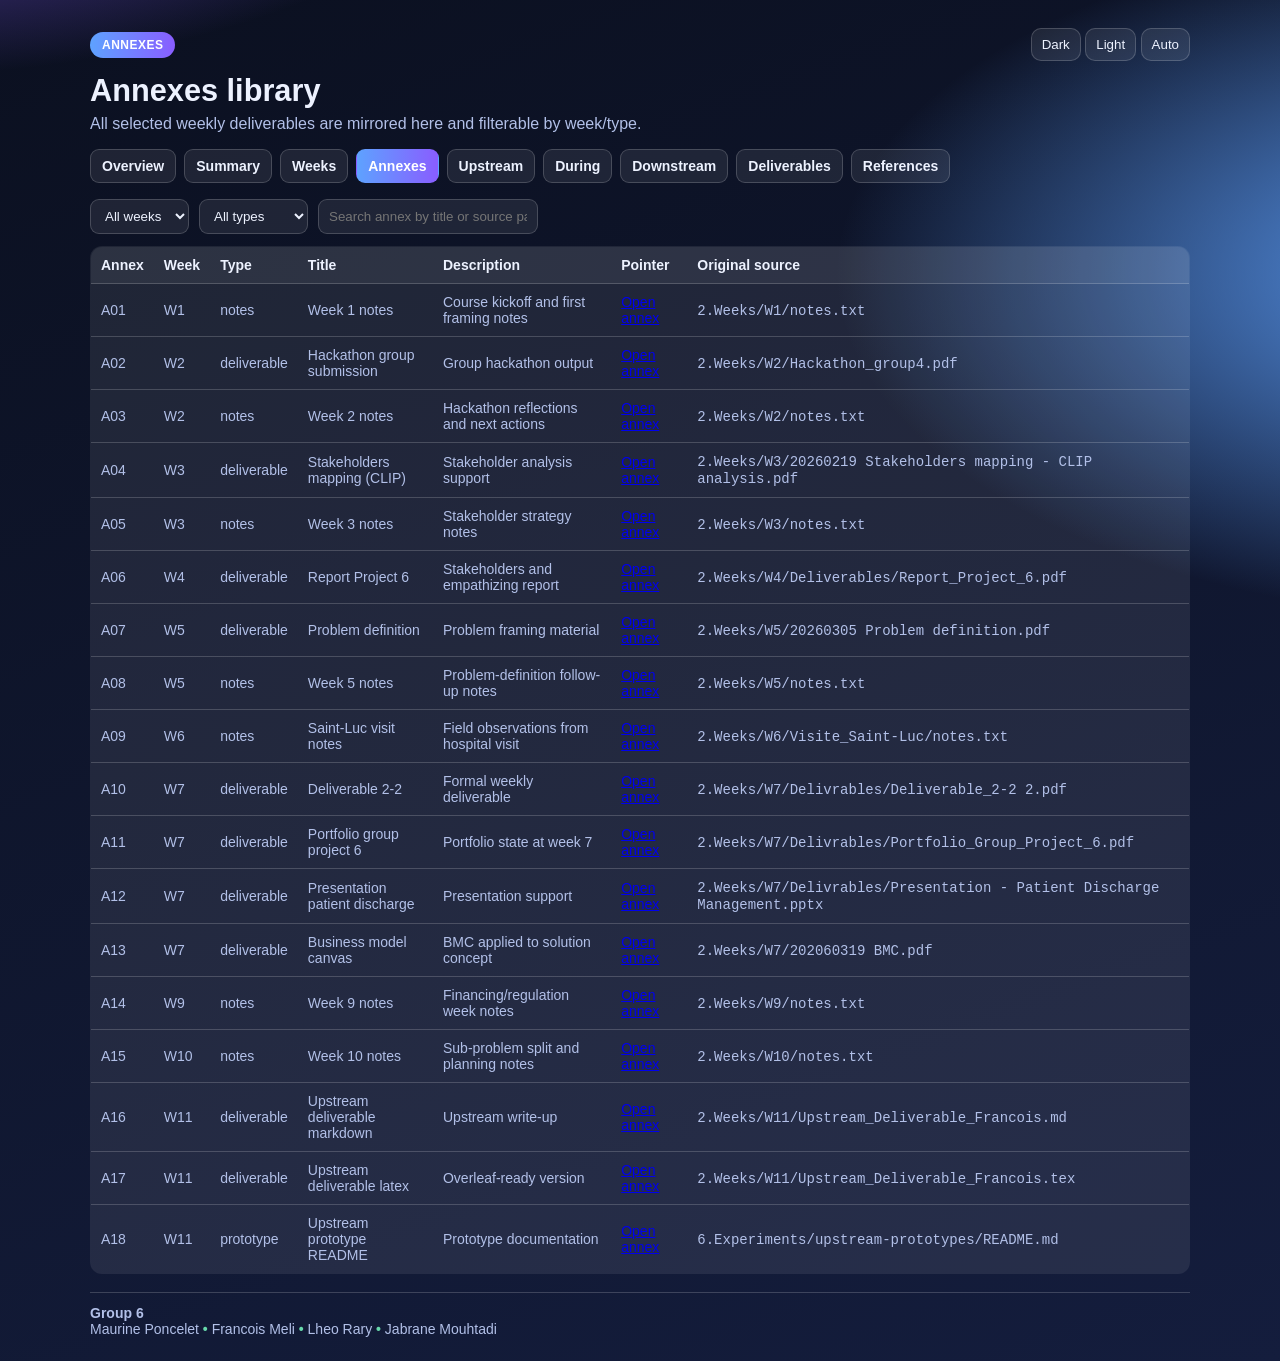
==== annexes.html @ 61a4171e "SYNCED ANNEXES(test only) and added pointers Co-authored-by: Copilot <223556219+Copilot@users.norepl" ====
<!doctype html>
<html lang="en">
<head>
  <meta charset="utf-8" />
  <meta name="viewport" content="width=device-width, initial-scale=1" />
  <title>Annexes - Group 6 Portfolio</title>
  <link rel="stylesheet" href="assets/style.css" />
</head>
<body>
  <main class="container">
    <div class="topbar">
      <span class="badge">Annexes</span>
      <div>
        <button type="button" onclick="setTheme('dark')">Dark</button>
        <button type="button" onclick="setTheme('light')">Light</button>
        <button type="button" onclick="setTheme('auto')">Auto</button>
      </div>
    </div>
    <h1>Annexes library</h1>
    <p class="subtitle">All selected weekly deliverables are mirrored here and filterable by week/type.</p>

    <nav>
      <a href="index.html">Overview</a>
      <a href="summary.html">Summary</a>
      <a href="weeks.html">Weeks</a>
      <a href="annexes.html">Annexes</a>
      <a href="upstream.html">Upstream</a>
      <a href="during.html">During</a>
      <a href="downstream.html">Downstream</a>
      <a href="deliverables.html">Deliverables</a>
      <a href="references.html">References</a>
    </nav>

    <div class="filter-row">
      <select id="annex-filter-week">
        <option value="all">All weeks</option>
        <option value="1">W1</option><option value="2">W2</option><option value="3">W3</option>
        <option value="4">W4</option><option value="5">W5</option><option value="6">W6</option>
        <option value="7">W7</option><option value="8">W8</option><option value="9">W9</option>
        <option value="10">W10</option><option value="11">W11</option><option value="12">W12</option>
        <option value="13">W13</option>
      </select>
      <select id="annex-filter-type">
        <option value="all">All types</option>
        <option value="deliverable">Deliverable</option>
        <option value="notes">Notes</option>
        <option value="prototype">Prototype</option>
      </select>
      <input id="annex-filter-query" type="text" placeholder="Search annex by title or source path" />
    </div>

    <table class="table">
      <thead>
        <tr>
          <th>Annex</th>
          <th>Week</th>
          <th>Type</th>
          <th>Title</th>
          <th>Description</th>
          <th>Pointer</th>
          <th>Original source</th>
        </tr>
      </thead>
      <tbody id="annexes-body"></tbody>
    </table>

    <footer class="footer">
      <strong>Group 6</strong><br />
      Maurine Poncelet <span class="dot">•</span> Francois Meli <span class="dot">•</span> Lheo Rary <span class="dot">•</span> Jabrane Mouhtadi
    </footer>
  </main>
  <script src="assets/annexes.js"></script>
  <script src="assets/site.js"></script>
</body>
</html>
---- assets/style.css ----
:root {
  --bg: #0b1020;
  --bg2: #141d3d;
  --panel: rgba(255, 255, 255, 0.08);
  --text: #edf2ff;
  --muted: #b2c0e8;
  --line: rgba(255, 255, 255, 0.18);
  --accent: #5ea2ff;
  --accent2: #895dff;
}

[data-theme="light"] {
  --bg: #eef4ff;
  --bg2: #d9e6ff;
  --panel: rgba(255, 255, 255, 0.88);
  --text: #16203b;
  --muted: #4f5f86;
  --line: rgba(22, 32, 59, 0.16);
  --accent: #1f6fff;
  --accent2: #6f49df;
}

* { box-sizing: border-box; }
html, body { margin: 0; padding: 0; }
body {
  font-family: Inter, Segoe UI, Roboto, Arial, sans-serif;
  color: var(--text);
  background:
    radial-gradient(1000px 500px at -10% -20%, var(--accent2), transparent 70%),
    radial-gradient(1000px 500px at 120% 20%, var(--accent), transparent 70%),
    linear-gradient(160deg, var(--bg), var(--bg2));
  min-height: 100vh;
}

.container { width: min(1100px, 92vw); margin: 28px auto; }
.topbar {
  display: flex;
  justify-content: space-between;
  align-items: center;
  gap: 10px;
  margin-bottom: 12px;
}
.badge {
  display: inline-block;
  color: #fff;
  font-size: 12px;
  font-weight: 700;
  letter-spacing: .04em;
  text-transform: uppercase;
  border-radius: 999px;
  padding: 6px 12px;
  background: linear-gradient(90deg, var(--accent), var(--accent2));
}
.topbar button {
  border: 1px solid var(--line);
  border-radius: 10px;
  padding: 8px 10px;
  color: var(--text);
  background: var(--panel);
  cursor: pointer;
}

h1 { margin: 0 0 6px; font-size: clamp(1.5rem, 2.4vw, 2rem); }
.subtitle { margin: 0 0 16px; color: var(--muted); }

nav {
  display: flex;
  flex-wrap: wrap;
  gap: 8px;
  margin-bottom: 16px;
}
nav a {
  text-decoration: none;
  color: var(--text);
  border: 1px solid var(--line);
  border-radius: 9px;
  padding: 8px 11px;
  background: var(--panel);
  font-weight: 600;
  font-size: 14px;
}
nav a.active {
  color: #fff;
  border-color: transparent;
  background: linear-gradient(90deg, var(--accent), var(--accent2));
}

.grid {
  display: grid;
  grid-template-columns: repeat(auto-fit, minmax(270px, 1fr));
  gap: 14px;
}
.card {
  background: var(--panel);
  border: 1px solid var(--line);
  border-radius: 14px;
  padding: 15px;
}
.card h2, .card h3 { margin-top: 0; }
.card p, li { color: var(--muted); line-height: 1.4; }

.table {
  width: 100%;
  border-collapse: collapse;
  background: var(--panel);
  border: 1px solid var(--line);
  border-radius: 12px;
  overflow: hidden;
}
.table th, .table td {
  border-bottom: 1px solid var(--line);
  padding: 10px;
  text-align: left;
  font-size: 14px;
}
.table th { color: var(--text); background: rgba(255,255,255,0.06); }
.table td { color: var(--muted); }

.footer {
  margin-top: 18px;
  padding-top: 12px;
  border-top: 1px solid var(--line);
  color: var(--muted);
  font-size: 14px;
}
.dot { color: #67d9ab; font-weight: 700; }

.btn {
  display: inline-block;
  text-decoration: none;
  color: #fff;
  font-weight: 700;
  border-radius: 10px;
  padding: 9px 12px;
  background: linear-gradient(90deg, var(--accent), var(--accent2));
}

.small { font-size: 13px; color: var(--muted); }

.filter-row {
  display: flex;
  flex-wrap: wrap;
  gap: 10px;
  margin-bottom: 12px;
}
.filter-row select {
  border: 1px solid var(--line);
  border-radius: 9px;
  padding: 8px 10px;
  background: var(--panel);
  color: var(--text);
}
.filter-row input {
  border: 1px solid var(--line);
  border-radius: 9px;
  padding: 8px 10px;
  background: var(--panel);
  color: var(--text);
  min-width: 220px;
}
.status-badge {
  display: inline-block;
  border-radius: 999px;
  padding: 4px 9px;
  font-size: 12px;
  font-weight: 700;
}
.status-done { background: rgba(71, 214, 156, 0.22); color: #67d9ab; }
.status-in-progress { background: rgba(255, 204, 102, 0.2); color: #ffcc66; }
.status-planned { background: rgba(148, 163, 184, 0.2); color: #c5d0e8; }

.week-grid {
  display: grid;
  grid-template-columns: repeat(auto-fit, minmax(230px, 1fr));
  gap: 12px;
}
.week-card {
  background: var(--panel);
  border: 1px solid var(--line);
  border-radius: 12px;
  padding: 12px;
}
.week-card h3 { margin: 0 0 6px; }
.progress {
  height: 8px;
  background: rgba(255, 255, 255, 0.12);
  border-radius: 999px;
  overflow: hidden;
  margin-top: 8px;
}
.progress > span {
  display: block;
  height: 100%;
  background: linear-gradient(90deg, var(--accent), var(--accent2));
}
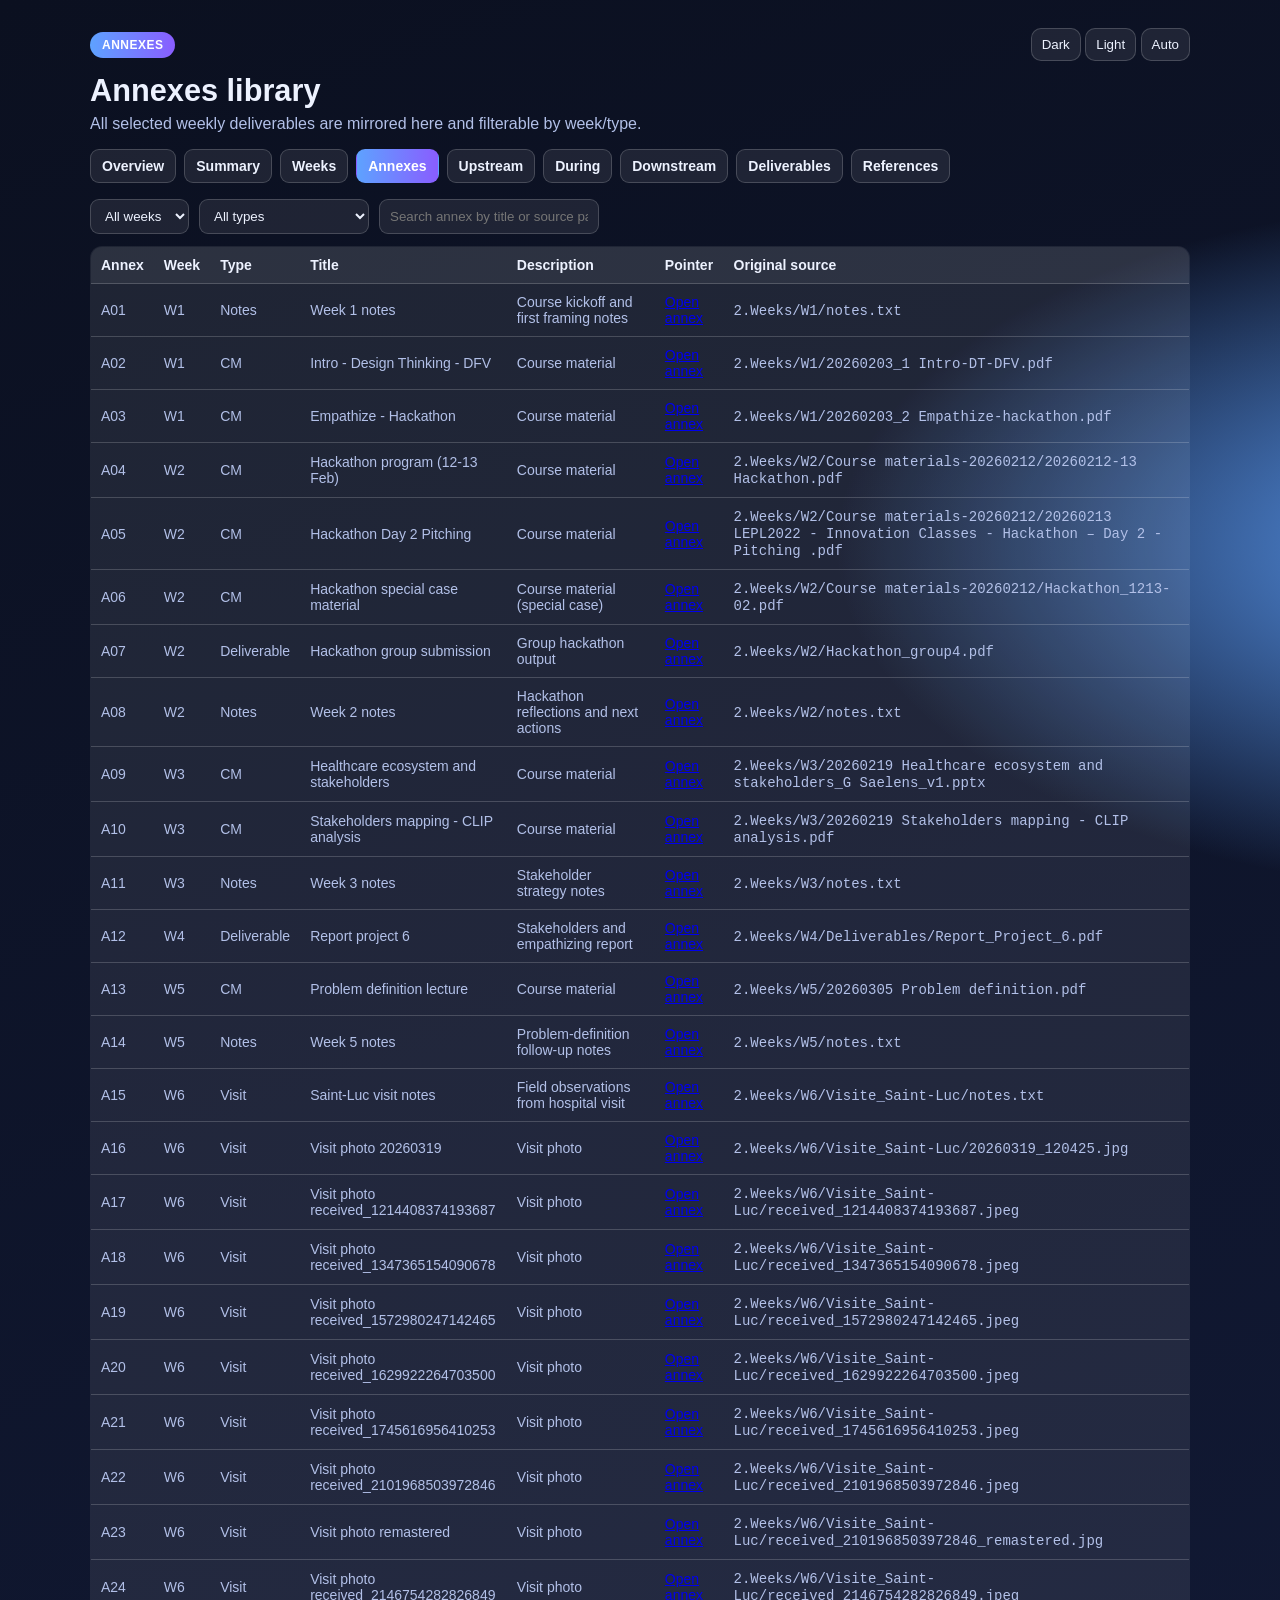
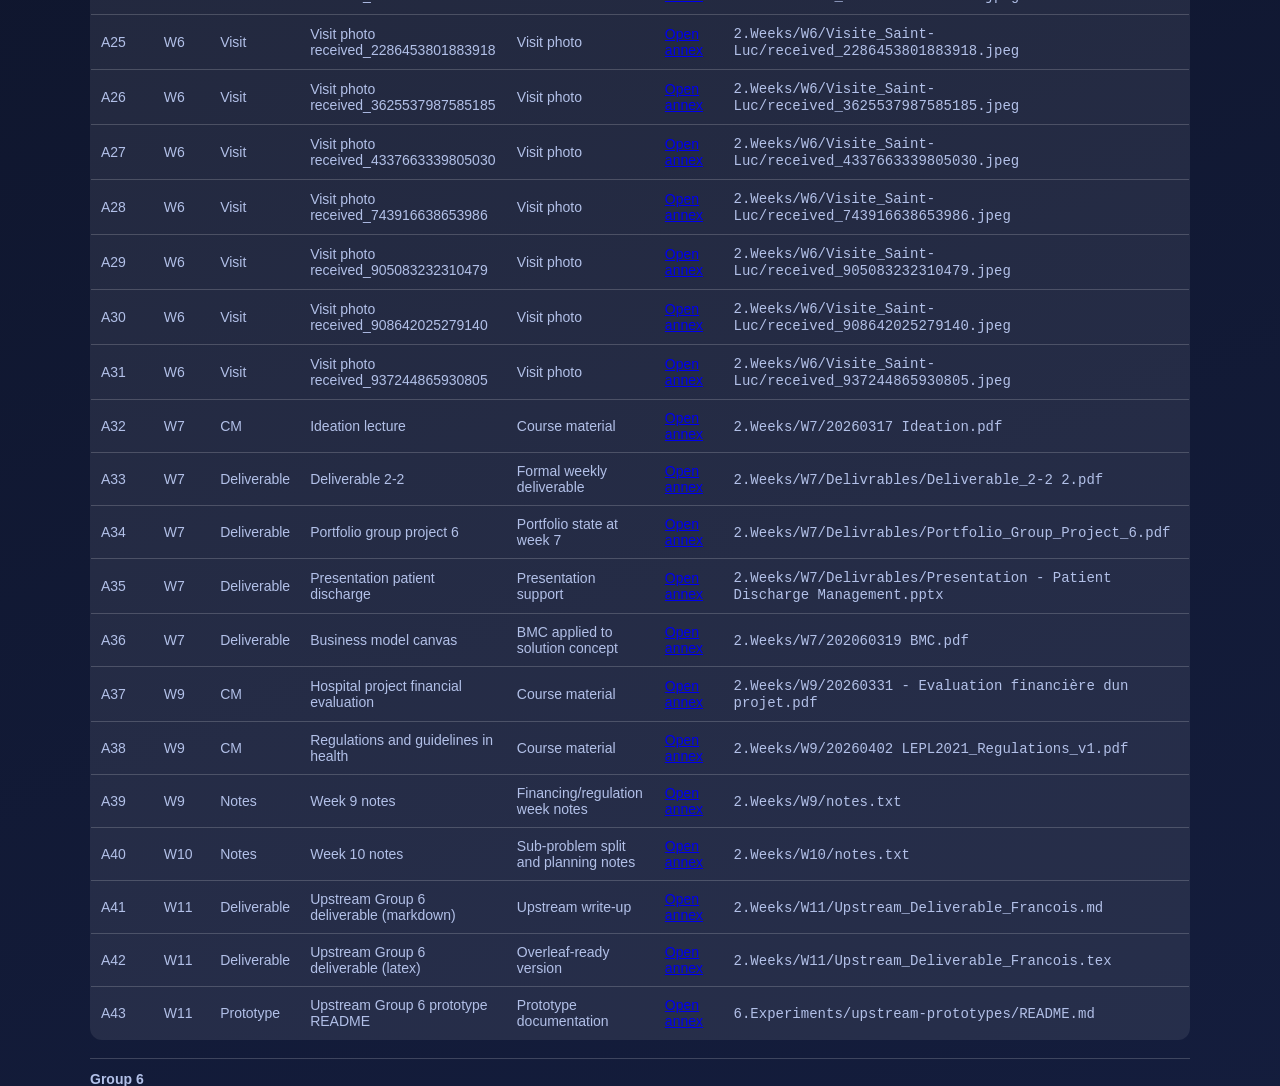
==== commit 6447e796: "reviewed annexes structure + added Downstream section Co-authored-by: Copilot <223556219+Copilot@use" ====
--- a/annexes.html
+++ b/annexes.html
@@ -42,6 +42,8 @@
       </select>
       <select id="annex-filter-type">
         <option value="all">All types</option>
+        <option value="cm">CM (Course Material)</option>
+        <option value="visit">Visit</option>
         <option value="deliverable">Deliverable</option>
         <option value="notes">Notes</option>
         <option value="prototype">Prototype</option>
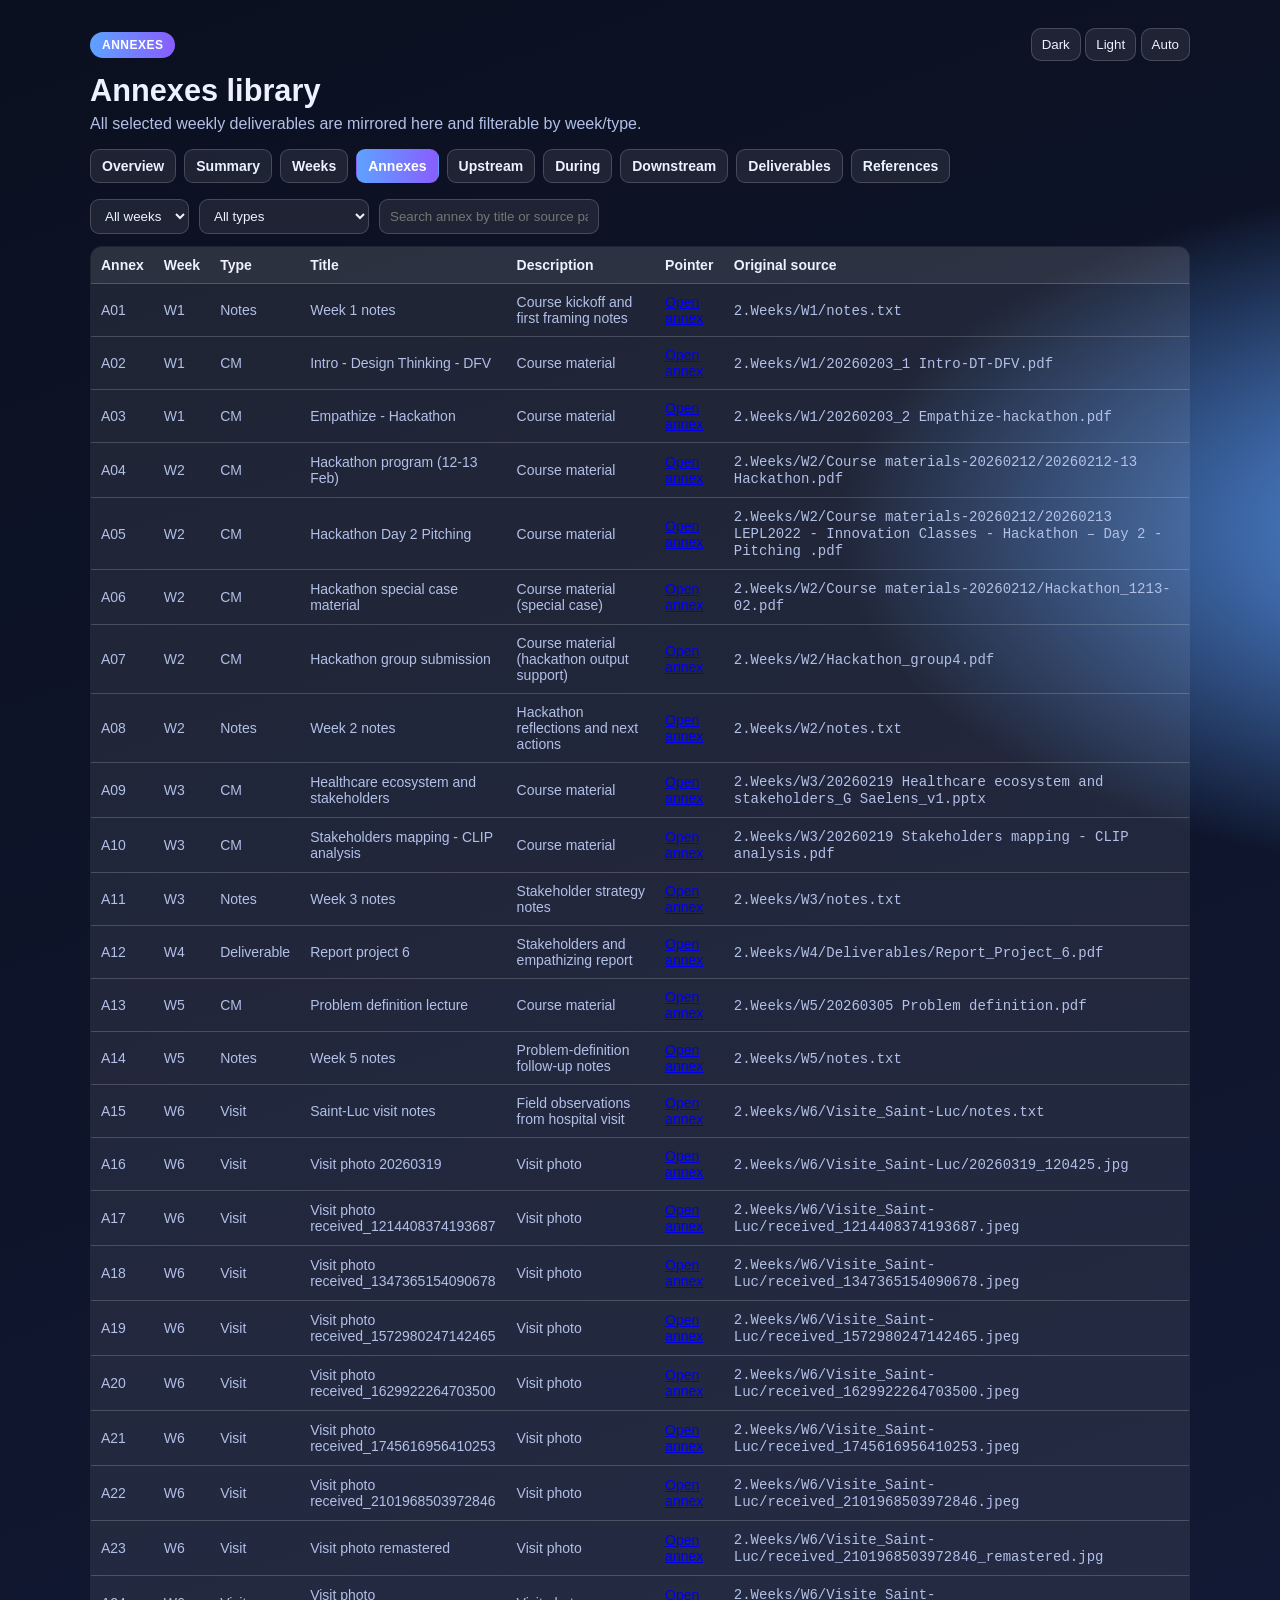
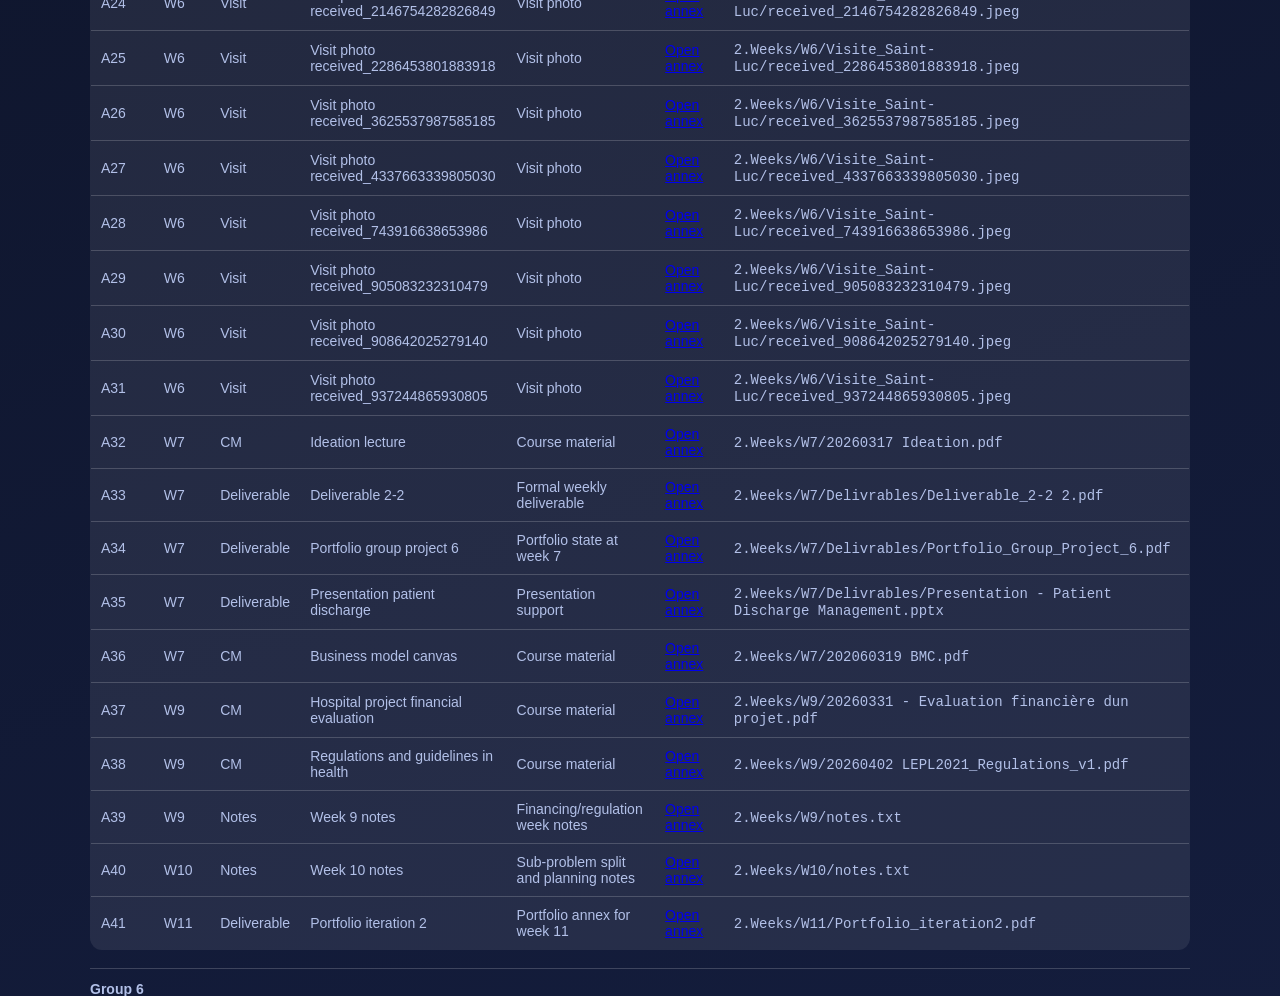
==== commit fd5580b0: "update whole site Co-authored-by: Copilot <223556219+Copilot@users.noreply.github.com>" ====
--- a/annexes.html
+++ b/annexes.html
@@ -68,7 +68,7 @@
 
     <footer class="footer">
       <strong>Group 6</strong><br />
-      Maurine Poncelet <span class="dot">•</span> Francois Meli <span class="dot">•</span> Lheo Rary <span class="dot">•</span> Jabrane Mouhtadi
+      Maurine Poncelet <span class="dot">•</span> François Meli <span class="dot">•</span> Lheo Rary <span class="dot">•</span> Jabrane Mouhtadi
     </footer>
   </main>
   <script src="assets/annexes.js"></script>
--- a/assets/style.css
+++ b/assets/style.css
@@ -95,7 +95,9 @@
   border: 1px solid var(--line);
   border-radius: 14px;
   padding: 15px;
-}
+  transition: transform .25s ease, border-color .25s ease;
+}
+.card:hover { transform: translateY(-3px); border-color: var(--accent); }
 .card h2, .card h3 { margin-top: 0; }
 .card p, li { color: var(--muted); line-height: 1.4; }
 
@@ -193,3 +195,72 @@
   height: 100%;
   background: linear-gradient(90deg, var(--accent), var(--accent2));
 }
+
+.hero {
+  padding: 18px;
+  border-radius: 16px;
+  margin-bottom: 14px;
+  background: linear-gradient(120deg, rgba(94,162,255,.18), rgba(137,93,255,.18));
+  border: 1px solid var(--line);
+}
+.hero h2 { margin: 0 0 8px; }
+
+.problem-box {
+  border-left: 4px solid var(--accent);
+  padding: 10px 12px;
+  border-radius: 10px;
+  background: rgba(255,255,255,0.06);
+}
+
+.pillars {
+  display: grid;
+  grid-template-columns: repeat(auto-fit, minmax(220px, 1fr));
+  gap: 12px;
+}
+
+.kpi-grid {
+  display: grid;
+  grid-template-columns: repeat(auto-fit, minmax(180px, 1fr));
+  gap: 10px;
+}
+.metric {
+  border: 1px solid var(--line);
+  border-radius: 12px;
+  padding: 12px;
+  background: rgba(255,255,255,0.06);
+}
+.metric .value {
+  font-size: 1.6rem;
+  font-weight: 800;
+  color: var(--text);
+}
+.metric .label { color: var(--muted); font-size: 13px; }
+
+.timeline { position: relative; padding-left: 18px; }
+.timeline::before {
+  content: "";
+  position: absolute;
+  left: 5px;
+  top: 0;
+  bottom: 0;
+  width: 2px;
+  background: linear-gradient(var(--accent), var(--accent2));
+}
+.timeline-item {
+  position: relative;
+  margin-bottom: 12px;
+  padding-left: 12px;
+}
+.timeline-item::before {
+  content: "";
+  position: absolute;
+  left: -17px;
+  top: 6px;
+  width: 8px;
+  height: 8px;
+  border-radius: 999px;
+  background: var(--accent);
+}
+
+.reveal { opacity: 0; transform: translateY(8px); }
+.reveal.in { opacity: 1; transform: translateY(0); transition: all .5s ease; }
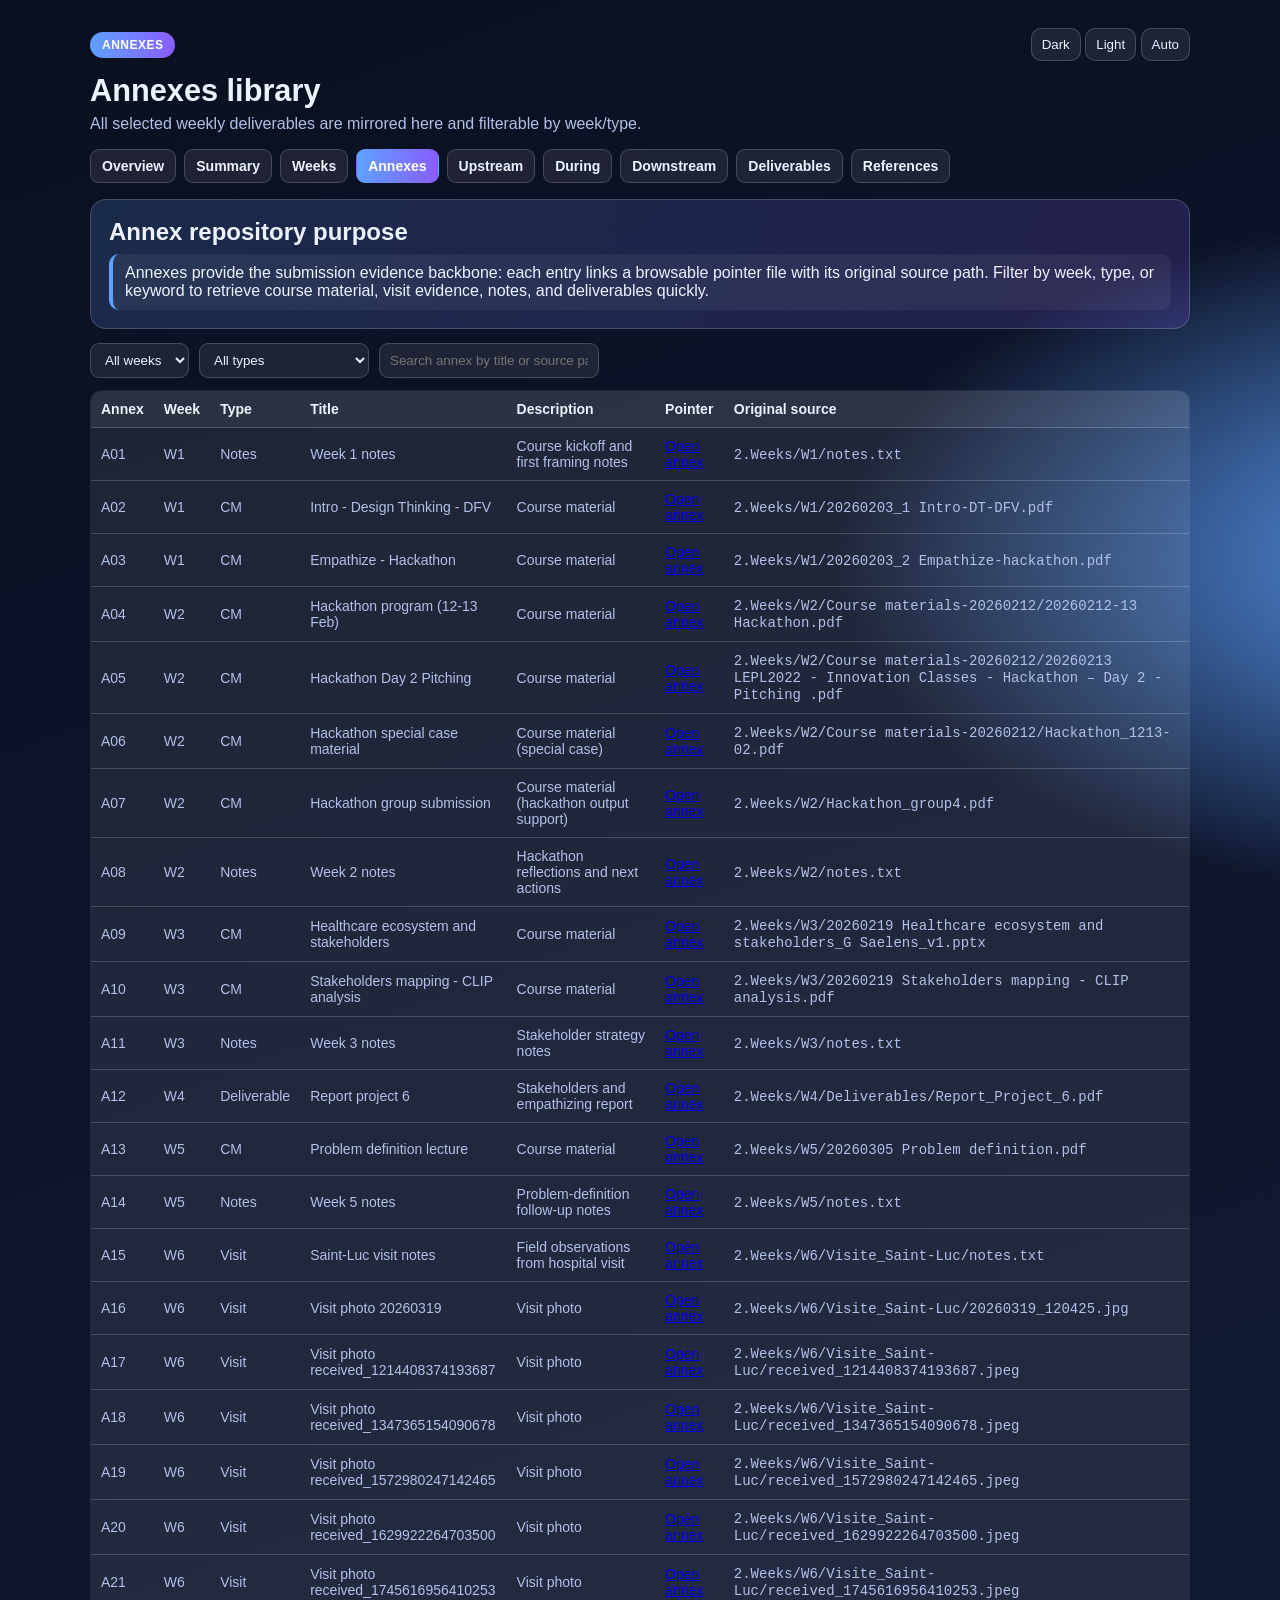
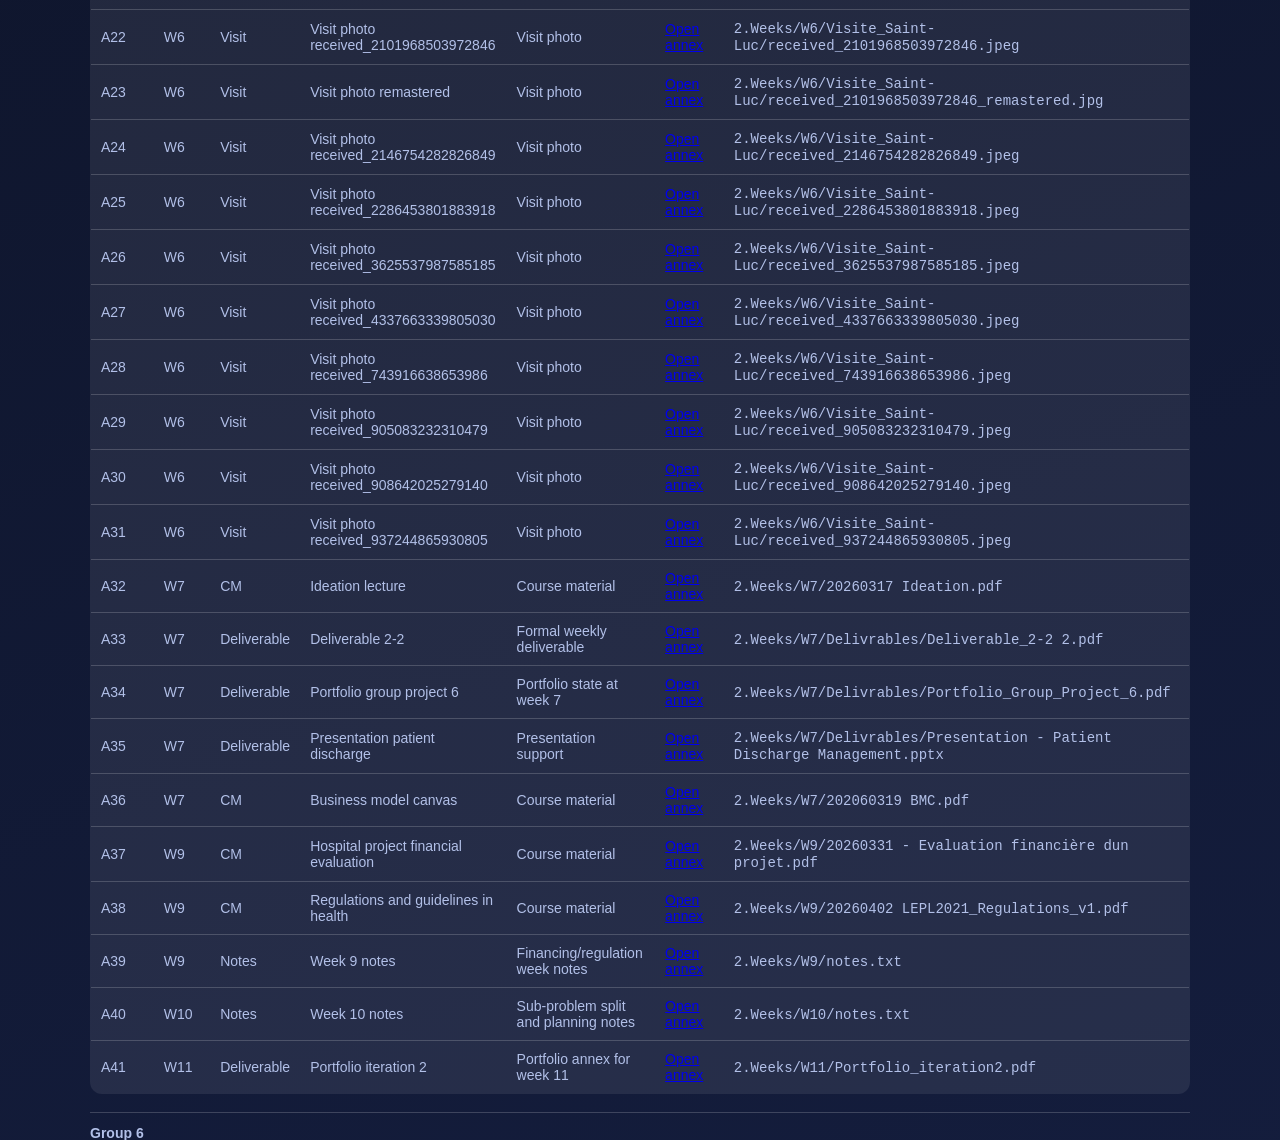
==== commit 307d3756: "harmonization and downstream completion nothing to see here" ====
--- a/annexes.html
+++ b/annexes.html
@@ -30,6 +30,14 @@
       <a href="deliverables.html">Deliverables</a>
       <a href="references.html">References</a>
     </nav>
+
+    <section class="hero reveal">
+      <h2>Annex repository purpose</h2>
+      <div class="problem-box">
+        Annexes provide the submission evidence backbone: each entry links a browsable pointer file with its original source path.
+        Filter by week, type, or keyword to retrieve course material, visit evidence, notes, and deliverables quickly.
+      </div>
+    </section>
 
     <div class="filter-row">
       <select id="annex-filter-week">
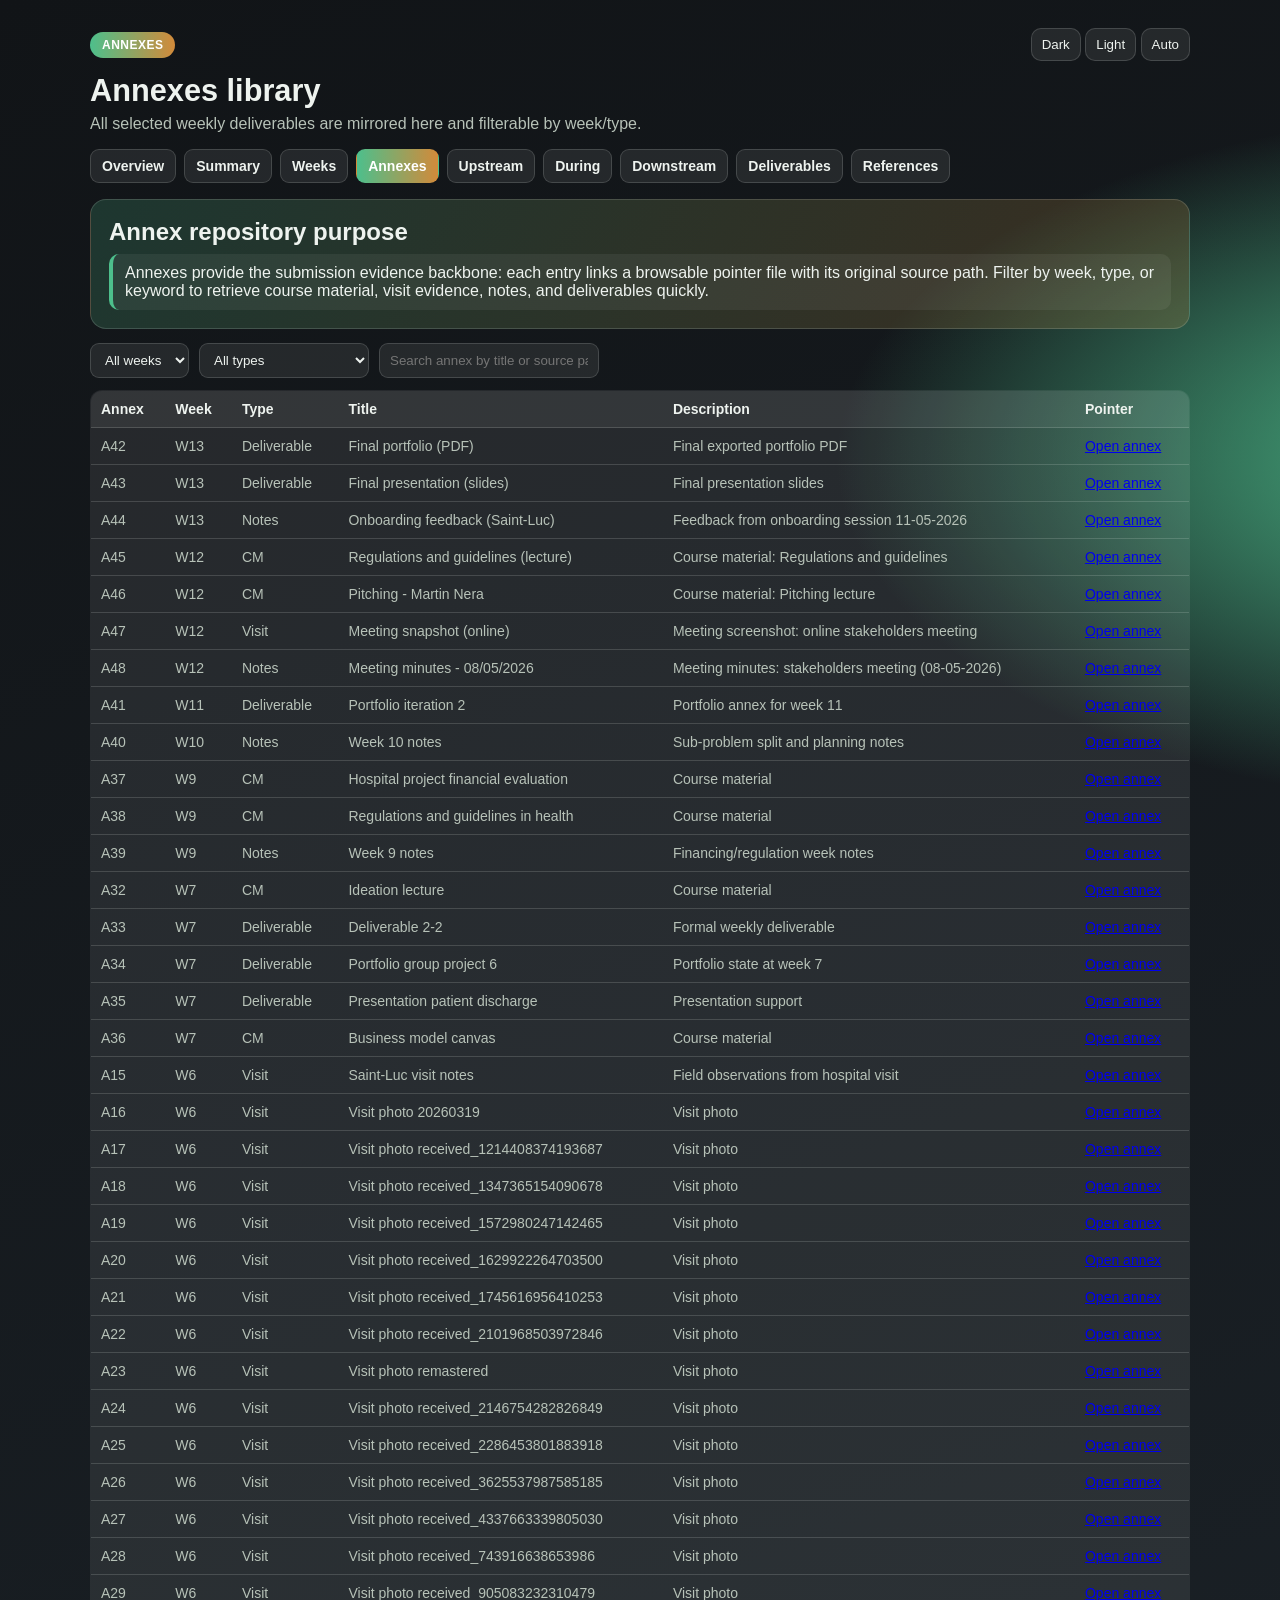
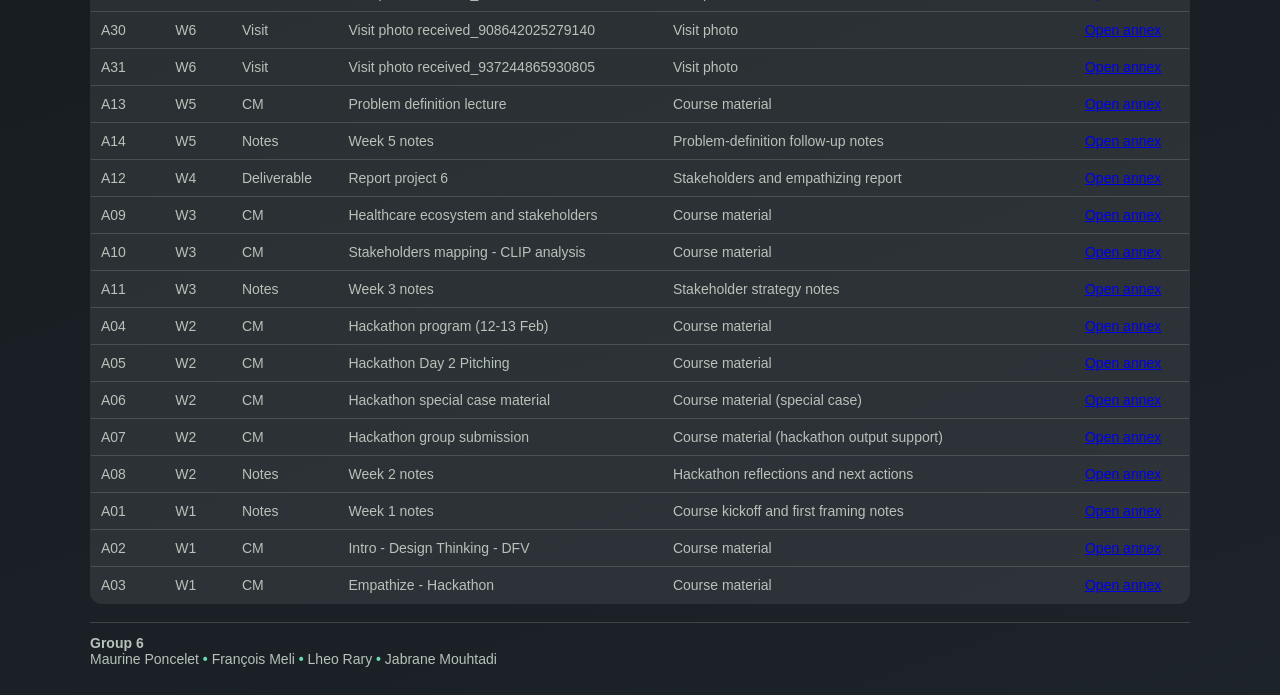
==== commit 3f05fe13: "Fix overview metrics, remove original source column, update summary" ====
--- a/annexes.html
+++ b/annexes.html
@@ -68,7 +68,6 @@
           <th>Title</th>
           <th>Description</th>
           <th>Pointer</th>
-          <th>Original source</th>
         </tr>
       </thead>
       <tbody id="annexes-body"></tbody>
--- a/assets/style.css
+++ b/assets/style.css
@@ -1,23 +1,27 @@
 :root {
-  --bg: #0b1020;
-  --bg2: #141d3d;
+  --bg: #111417;
+  --bg2: #1c2329;
   --panel: rgba(255, 255, 255, 0.08);
-  --text: #edf2ff;
-  --muted: #b2c0e8;
-  --line: rgba(255, 255, 255, 0.18);
-  --accent: #5ea2ff;
-  --accent2: #895dff;
+  --text: #eef3ef;
+  --muted: #b7c2b8;
+  --line: rgba(232, 240, 233, 0.16);
+  --accent: #4dbf8c;
+  --accent2: #d28a3a;
+  --hero1: rgba(77, 191, 140, 0.2);
+  --hero2: rgba(210, 138, 58, 0.2);
 }
 
 [data-theme="light"] {
-  --bg: #eef4ff;
-  --bg2: #d9e6ff;
+  --bg: #f7f4ec;
+  --bg2: #ece6d9;
   --panel: rgba(255, 255, 255, 0.88);
-  --text: #16203b;
-  --muted: #4f5f86;
-  --line: rgba(22, 32, 59, 0.16);
-  --accent: #1f6fff;
-  --accent2: #6f49df;
+  --text: #1d2521;
+  --muted: #5d6d63;
+  --line: rgba(29, 37, 33, 0.16);
+  --accent: #2f9f71;
+  --accent2: #b7722e;
+  --hero1: rgba(47, 159, 113, 0.14);
+  --hero2: rgba(183, 114, 46, 0.14);
 }
 
 * { box-sizing: border-box; }
@@ -200,7 +204,7 @@
   padding: 18px;
   border-radius: 16px;
   margin-bottom: 14px;
-  background: linear-gradient(120deg, rgba(94,162,255,.18), rgba(137,93,255,.18));
+  background: linear-gradient(120deg, var(--hero1), var(--hero2));
   border: 1px solid var(--line);
 }
 .hero h2 { margin: 0 0 8px; }
